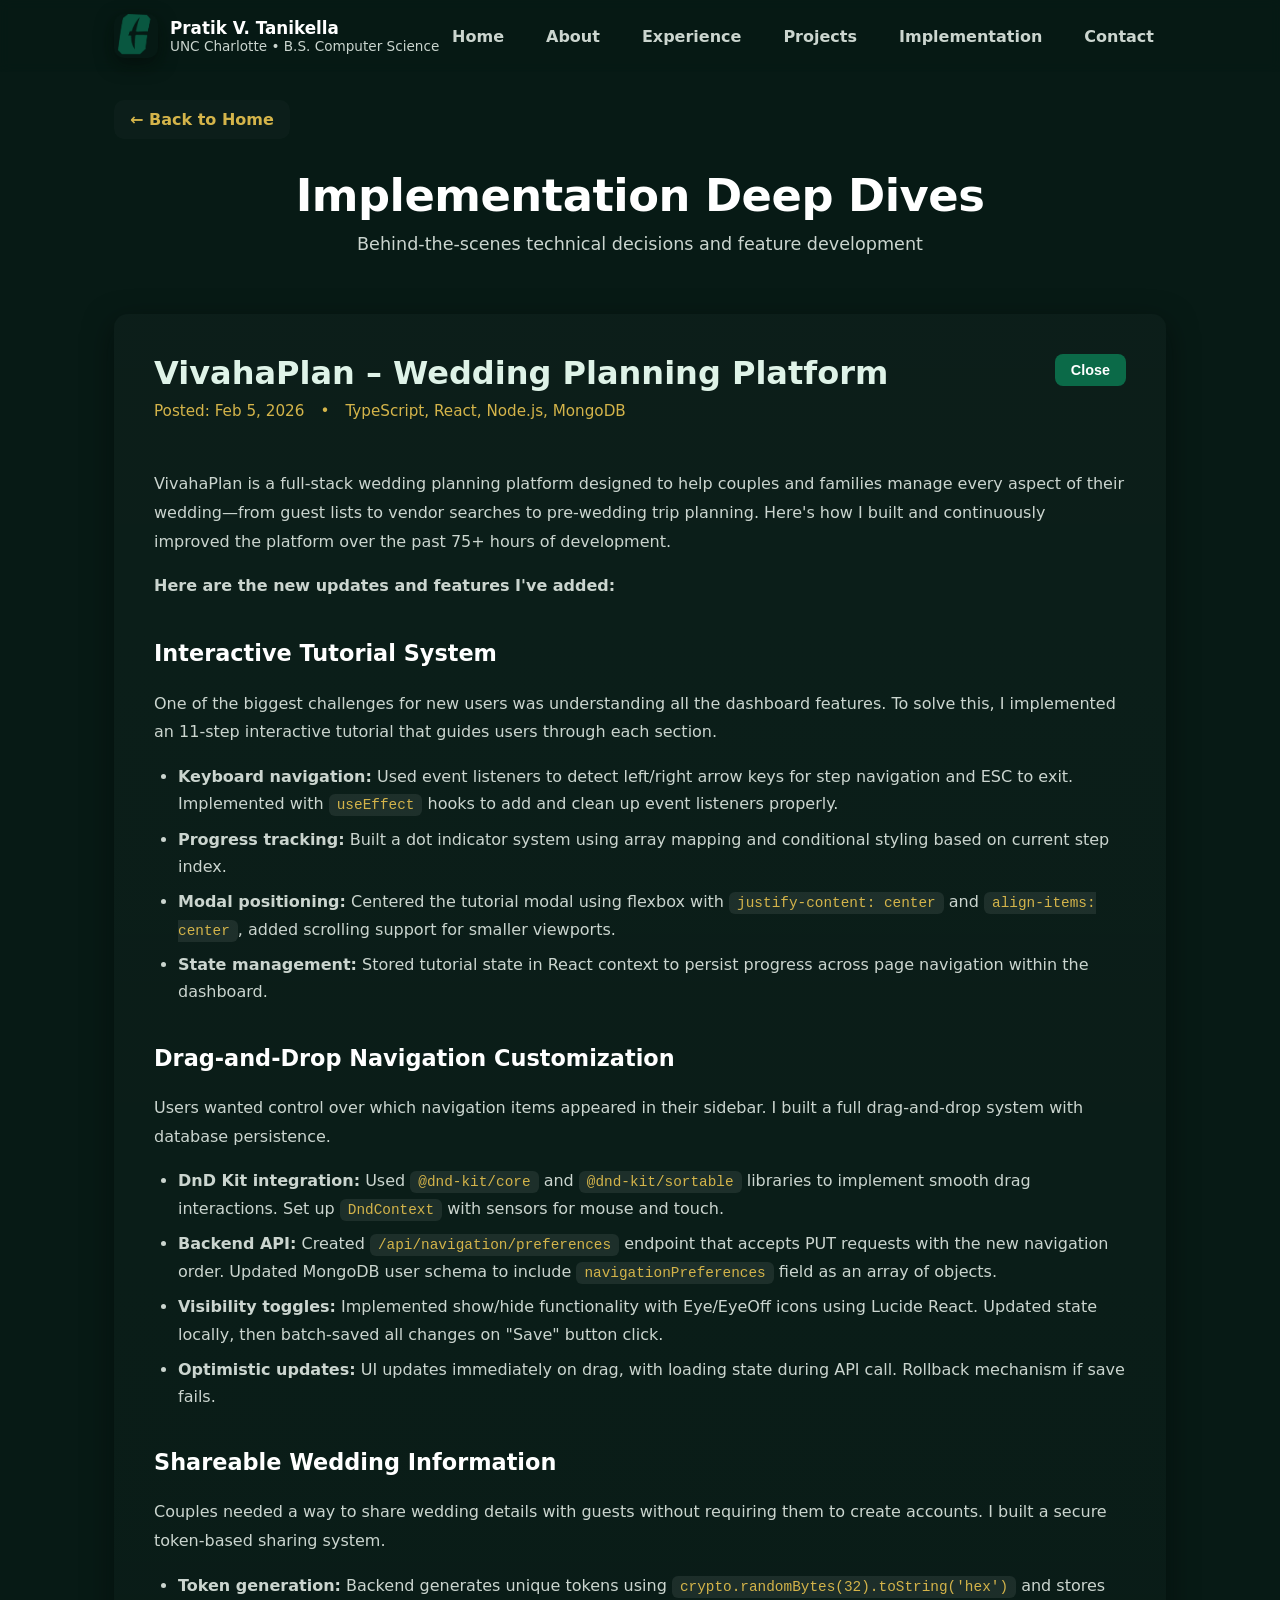
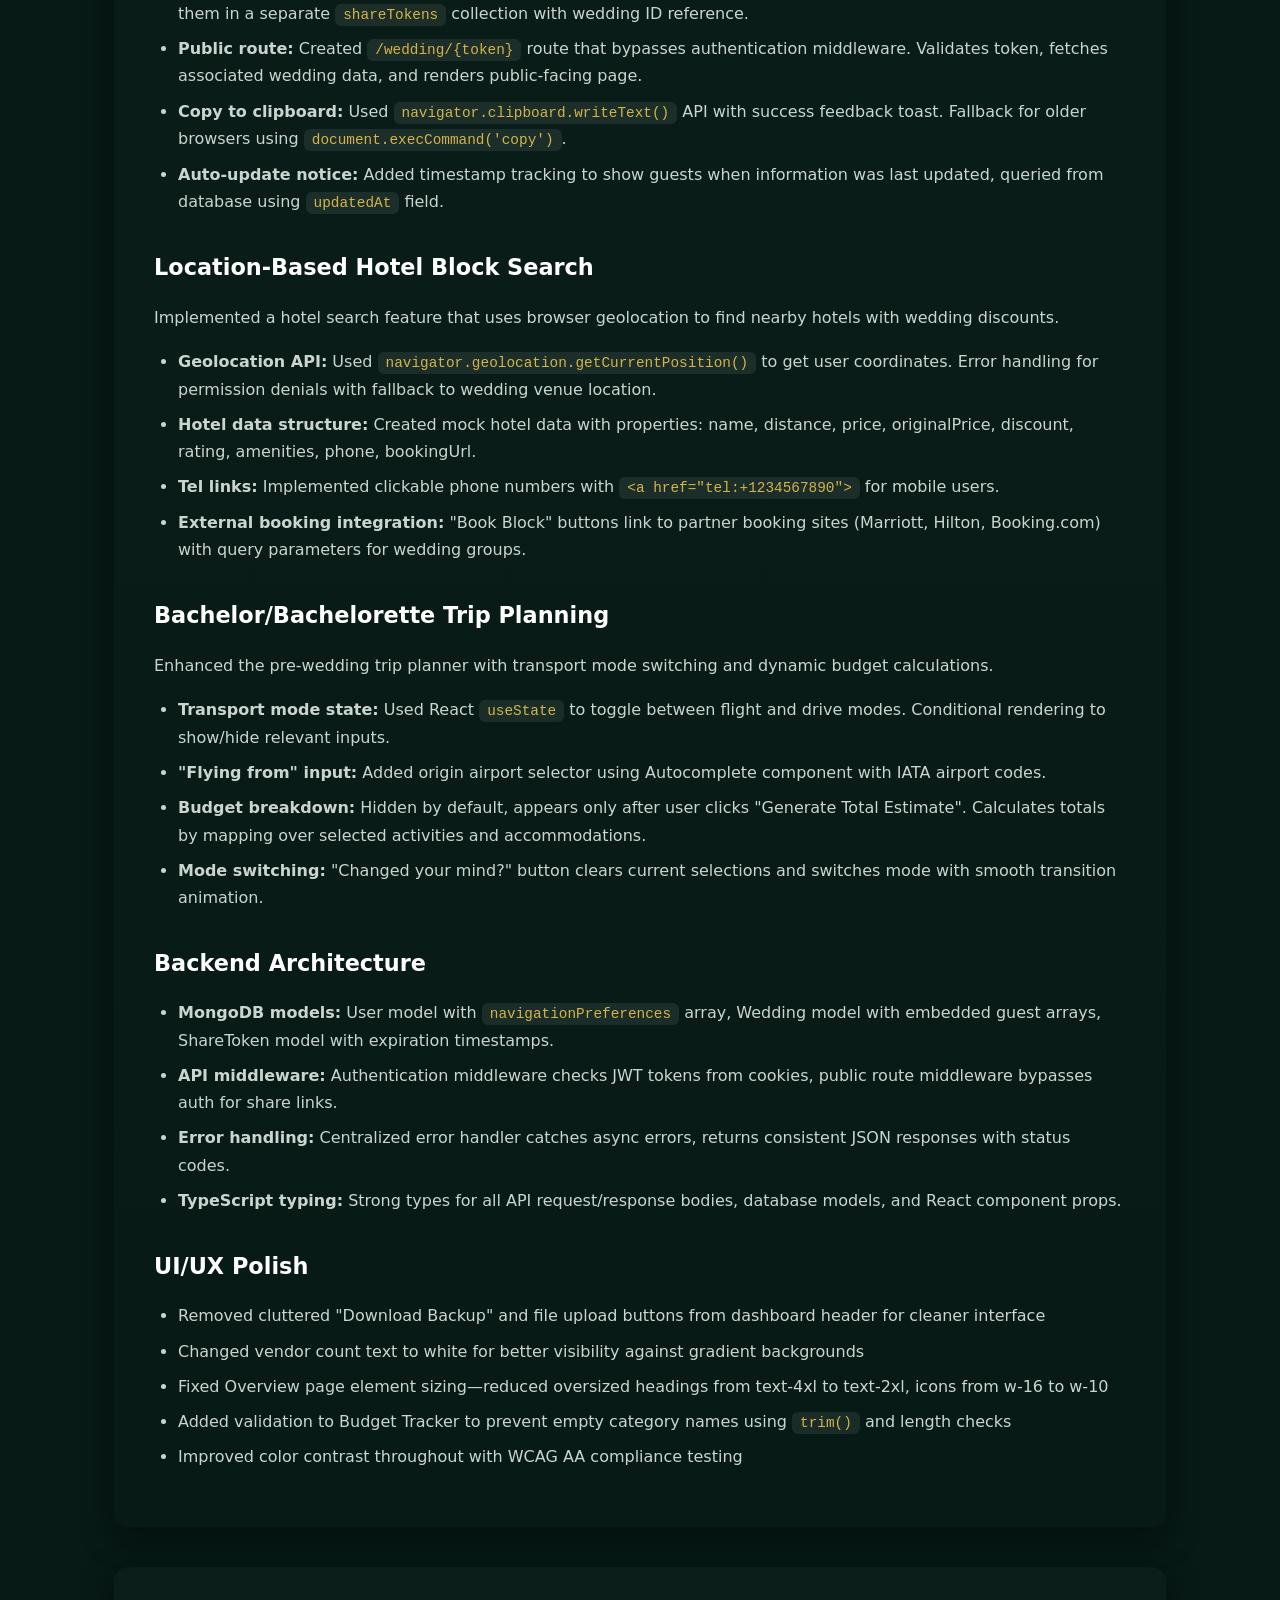
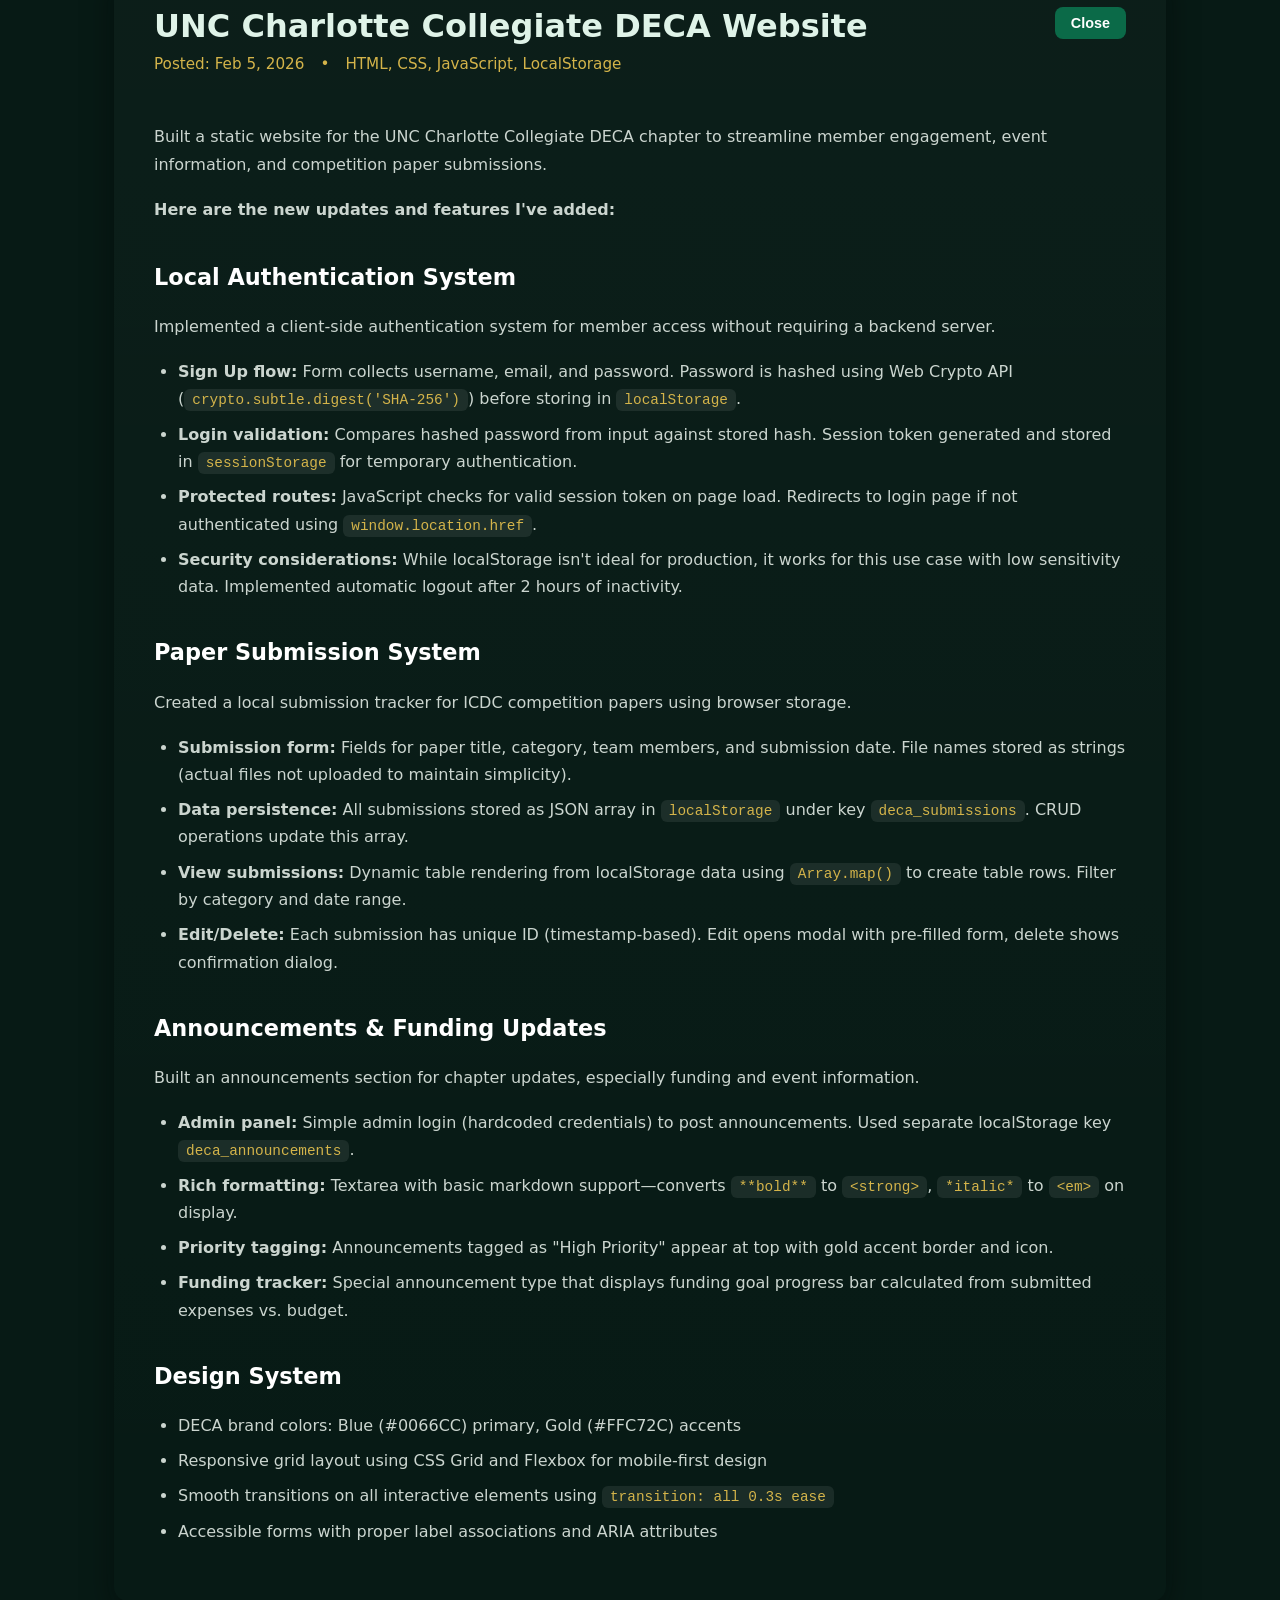
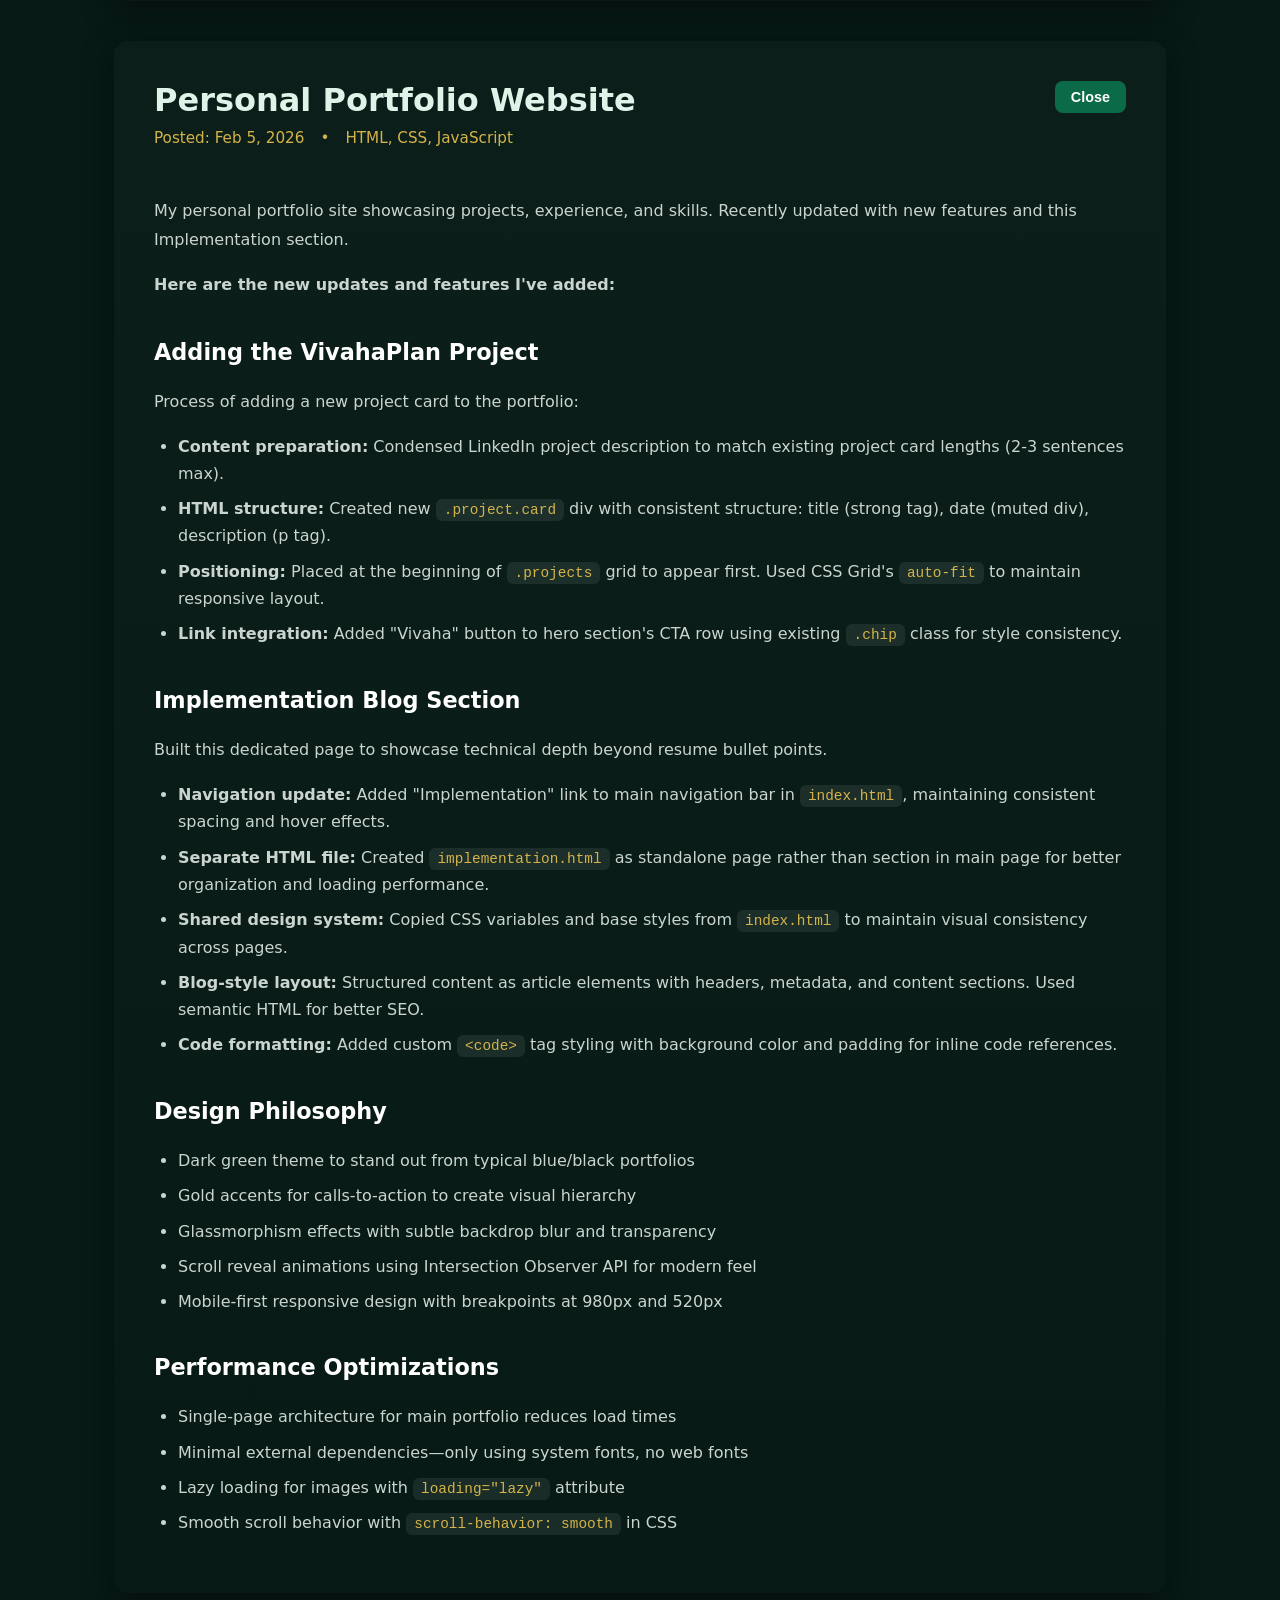
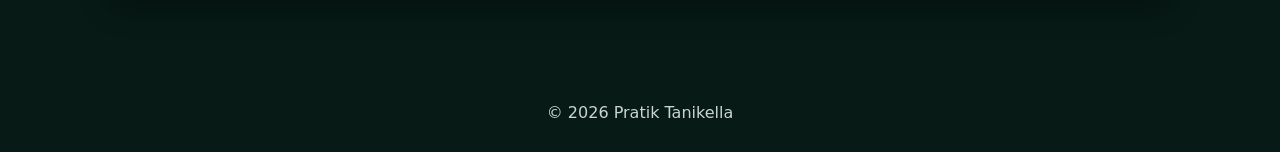
==== implementation.html @ 7ac9d680 "Add Implementation page with VivahaPlan, DECA, and portfolio project deep dives" ====
<!DOCTYPE html>
<html lang="en">
<head>
  <meta charset="utf-8" />
  <meta name="viewport" content="width=device-width,initial-scale=1" />
  <title>Implementation — Pratik Tanikella</title>
  <meta name="description" content="Deep dive into project implementations and technical decisions." />
  <link rel="icon" href="brandnew23.png" type="image/png">
  <link rel="shortcut icon" href="brandnew23.png" type="image/png">
  <style>
    :root{
      --bg:#071a15;
      --green:#0b6a48;
      --accent:#d4b44a;
      --muted:#cbd5cf;
      --card:#0f1f1a;
      --glass: rgba(255,255,255,0.04);
      --radius:14px;
      --maxw:1100px;
      color-scheme: dark;
    }
    *{box-sizing:border-box}
    html,body{height:100%;margin:0;font-family:Inter,system-ui,-apple-system,Segoe UI,Roboto,'Helvetica Neue',Arial;color:var(--muted);background:var(--bg);-webkit-font-smoothing:antialiased}
    a{color:var(--accent);text-decoration:none}

    header{position:fixed;inset:0 0 auto 0;height:72px;display:flex;align-items:center;justify-content:center;backdrop-filter:blur(6px);z-index:60;background:rgba(7,26,21,0.85)}
    nav{width:100%;max-width:var(--maxw);display:flex;align-items:center;justify-content:space-between;padding:0 24px}
    .brand{display:flex;gap:12px;align-items:center}
    .logo{width:44px;height:44px;border-radius:10px;overflow:hidden;box-shadow:0 6px 18px rgba(5,10,7,0.6)}
    .logo img{width:100%;height:100%;object-fit:cover}
    .brand h3{margin:0;color:white;font-size:1.05rem}
    .links{display:flex;gap:18px}
    .links a{padding:8px 12px;border-radius:10px;color:var(--muted);font-weight:600}
    .links a:hover{background:var(--glass);color:var(--accent)}

    main{max-width:var(--maxw);margin:100px auto 80px;padding:0 24px}
    
    .page-header{text-align:center;margin-bottom:60px}
    .page-header h1{color:white;font-size:2.8rem;margin:0 0 12px;letter-spacing:-0.5px}
    .page-header p{color:var(--muted);font-size:1.1rem;margin:0}

    .blog-post{background:linear-gradient(180deg, rgba(255,255,255,0.02), transparent);border-radius:var(--radius);padding:40px;margin-bottom:40px;box-shadow:0 10px 30px rgba(3,6,5,0.5)}
    .blog-post-header{display:flex;justify-content:space-between;align-items:flex-start;margin-bottom:20px}
    .blog-post h2{color:#dff3e8;font-size:2rem;margin:0 0 10px}
    .blog-post .meta{color:var(--accent);font-size:0.95rem;margin-bottom:30px;display:flex;gap:16px;align-items:center}
    .toggle-btn{background:var(--green);color:white;border:none;padding:8px 16px;border-radius:8px;cursor:pointer;font-weight:600;font-size:0.9rem;transition:all 0.3s}
    .toggle-btn:hover{filter:brightness(1.1)}
    .content.collapsed{display:none}
    .blog-post .content{line-height:1.8}
    .blog-post h3{color:white;font-size:1.4rem;margin:32px 0 16px}
    .blog-post h4{color:#dff3e8;font-size:1.1rem;margin:24px 0 12px}
    .blog-post ul, .blog-post ol{margin:16px 0;padding-left:24px}
    .blog-post li{margin:8px 0;line-height:1.7}
    .blog-post code{background:rgba(255,255,255,0.08);padding:3px 8px;border-radius:6px;font-family:'Courier New',monospace;color:var(--accent);font-size:0.9em}
    .blog-post .feature-tag{background:var(--green);color:white;padding:4px 10px;border-radius:8px;font-size:0.85rem;font-weight:600;display:inline-block;margin:4px 4px 4px 0}

    .back-link{display:inline-flex;align-items:center;gap:8px;color:var(--accent);font-weight:600;margin-bottom:30px;padding:10px 16px;border-radius:10px;background:rgba(255,255,255,0.02)}
    .back-link:hover{background:var(--glass)}

    footer{padding:30px;text-align:center;color:var(--muted)}

    @media(max-width:768px){
      .page-header h1{font-size:2rem}
      .blog-post{padding:24px}
      .blog-post h2{font-size:1.5rem}
    }
  </style>
</head>
<body>
  <header>
    <nav>
      <div class="brand">
        <div class="logo"><img src="newfav.png" alt="logo"></div>
        <div>
          <h3>Pratik V. Tanikella</h3>
          <div class="muted" style="font-size:0.85rem">UNC Charlotte • B.S. Computer Science</div>
        </div>
      </div>
      <div class="links nav-links">
        <a href="index.html">Home</a>
        <a href="index.html#about">About</a>
        <a href="index.html#experience">Experience</a>
        <a href="index.html#projects">Projects</a>
        <a href="implementation.html">Implementation</a>
        <a href="index.html#contact">Contact</a>
      </div>
    </nav>
  </header>

  <main>
    <a href="index.html" class="back-link">← Back to Home</a>

    <div class="page-header">
      <h1>Implementation Deep Dives</h1>
      <p>Behind-the-scenes technical decisions and feature development</p>
    </div>

    <!-- VivahaPlan Project -->
    <article class="blog-post">
      <div class="blog-post-header">
        <div>
          <h2>VivahaPlan – Wedding Planning Platform</h2>
          <div class="meta">
            <span>Posted: Feb 5, 2026</span>
            <span>•</span>
            <span>TypeScript, React, Node.js, MongoDB</span>
          </div>
        </div>
        <button class="toggle-btn" onclick="togglePost(this)">Close</button>
      </div>
      
      <div class="content">
        <p>VivahaPlan is a full-stack wedding planning platform designed to help couples and families manage every aspect of their wedding—from guest lists to vendor searches to pre-wedding trip planning. Here's how I built and continuously improved the platform over the past 75+ hours of development.</p>
        
        <p><strong>Here are the new updates and features I've added:</strong></p>

        <h3>Interactive Tutorial System</h3>
        <p>One of the biggest challenges for new users was understanding all the dashboard features. To solve this, I implemented an 11-step interactive tutorial that guides users through each section.</p>
        <ul>
          <li><strong>Keyboard navigation:</strong> Used event listeners to detect left/right arrow keys for step navigation and ESC to exit. Implemented with <code>useEffect</code> hooks to add and clean up event listeners properly.</li>
          <li><strong>Progress tracking:</strong> Built a dot indicator system using array mapping and conditional styling based on current step index.</li>
          <li><strong>Modal positioning:</strong> Centered the tutorial modal using flexbox with <code>justify-content: center</code> and <code>align-items: center</code>, added scrolling support for smaller viewports.</li>
          <li><strong>State management:</strong> Stored tutorial state in React context to persist progress across page navigation within the dashboard.</li>
        </ul>

        <h3>Drag-and-Drop Navigation Customization</h3>
        <p>Users wanted control over which navigation items appeared in their sidebar. I built a full drag-and-drop system with database persistence.</p>
        <ul>
          <li><strong>DnD Kit integration:</strong> Used <code>@dnd-kit/core</code> and <code>@dnd-kit/sortable</code> libraries to implement smooth drag interactions. Set up <code>DndContext</code> with sensors for mouse and touch.</li>
          <li><strong>Backend API:</strong> Created <code>/api/navigation/preferences</code> endpoint that accepts PUT requests with the new navigation order. Updated MongoDB user schema to include <code>navigationPreferences</code> field as an array of objects.</li>
          <li><strong>Visibility toggles:</strong> Implemented show/hide functionality with Eye/EyeOff icons using Lucide React. Updated state locally, then batch-saved all changes on "Save" button click.</li>
          <li><strong>Optimistic updates:</strong> UI updates immediately on drag, with loading state during API call. Rollback mechanism if save fails.</li>
        </ul>

        <h3>Shareable Wedding Information</h3>
        <p>Couples needed a way to share wedding details with guests without requiring them to create accounts. I built a secure token-based sharing system.</p>
        <ul>
          <li><strong>Token generation:</strong> Backend generates unique tokens using <code>crypto.randomBytes(32).toString('hex')</code> and stores them in a separate <code>shareTokens</code> collection with wedding ID reference.</li>
          <li><strong>Public route:</strong> Created <code>/wedding/{token}</code> route that bypasses authentication middleware. Validates token, fetches associated wedding data, and renders public-facing page.</li>
          <li><strong>Copy to clipboard:</strong> Used <code>navigator.clipboard.writeText()</code> API with success feedback toast. Fallback for older browsers using <code>document.execCommand('copy')</code>.</li>
          <li><strong>Auto-update notice:</strong> Added timestamp tracking to show guests when information was last updated, queried from database using <code>updatedAt</code> field.</li>
        </ul>

        <h3>Location-Based Hotel Block Search</h3>
        <p>Implemented a hotel search feature that uses browser geolocation to find nearby hotels with wedding discounts.</p>
        <ul>
          <li><strong>Geolocation API:</strong> Used <code>navigator.geolocation.getCurrentPosition()</code> to get user coordinates. Error handling for permission denials with fallback to wedding venue location.</li>
          <li><strong>Hotel data structure:</strong> Created mock hotel data with properties: name, distance, price, originalPrice, discount, rating, amenities, phone, bookingUrl.</li>
          <li><strong>Tel links:</strong> Implemented clickable phone numbers with <code>&lt;a href="tel:+1234567890"&gt;</code> for mobile users.</li>
          <li><strong>External booking integration:</strong> "Book Block" buttons link to partner booking sites (Marriott, Hilton, Booking.com) with query parameters for wedding groups.</li>
        </ul>

        <h3>Bachelor/Bachelorette Trip Planning</h3>
        <p>Enhanced the pre-wedding trip planner with transport mode switching and dynamic budget calculations.</p>
        <ul>
          <li><strong>Transport mode state:</strong> Used React <code>useState</code> to toggle between flight and drive modes. Conditional rendering to show/hide relevant inputs.</li>
          <li><strong>"Flying from" input:</strong> Added origin airport selector using Autocomplete component with IATA airport codes.</li>
          <li><strong>Budget breakdown:</strong> Hidden by default, appears only after user clicks "Generate Total Estimate". Calculates totals by mapping over selected activities and accommodations.</li>
          <li><strong>Mode switching:</strong> "Changed your mind?" button clears current selections and switches mode with smooth transition animation.</li>
        </ul>

        <h3>Backend Architecture</h3>
        <ul>
          <li><strong>MongoDB models:</strong> User model with <code>navigationPreferences</code> array, Wedding model with embedded guest arrays, ShareToken model with expiration timestamps.</li>
          <li><strong>API middleware:</strong> Authentication middleware checks JWT tokens from cookies, public route middleware bypasses auth for share links.</li>
          <li><strong>Error handling:</strong> Centralized error handler catches async errors, returns consistent JSON responses with status codes.</li>
          <li><strong>TypeScript typing:</strong> Strong types for all API request/response bodies, database models, and React component props.</li>
        </ul>

        <h3>UI/UX Polish</h3>
        <ul>
          <li>Removed cluttered "Download Backup" and file upload buttons from dashboard header for cleaner interface</li>
          <li>Changed vendor count text to white for better visibility against gradient backgrounds</li>
          <li>Fixed Overview page element sizing—reduced oversized headings from text-4xl to text-2xl, icons from w-16 to w-10</li>
          <li>Added validation to Budget Tracker to prevent empty category names using <code>trim()</code> and length checks</li>
          <li>Improved color contrast throughout with WCAG AA compliance testing</li>
        </ul>
      </div>
    </article>

    <!-- UNC Charlotte Collegiate DECA -->
    <article class="blog-post">
      <div class="blog-post-header">
        <div>
          <h2>UNC Charlotte Collegiate DECA Website</h2>
          <div class="meta">
            <span>Posted: Feb 5, 2026</span>
            <span>•</span>
            <span>HTML, CSS, JavaScript, LocalStorage</span>
          </div>
        </div>
        <button class="toggle-btn" onclick="togglePost(this)">Close</button>
      </div>
      
      <div class="content">
        <p>Built a static website for the UNC Charlotte Collegiate DECA chapter to streamline member engagement, event information, and competition paper submissions.</p>
        
        <p><strong>Here are the new updates and features I've added:</strong></p>

        <h3>Local Authentication System</h3>
        <p>Implemented a client-side authentication system for member access without requiring a backend server.</p>
        <ul>
          <li><strong>Sign Up flow:</strong> Form collects username, email, and password. Password is hashed using Web Crypto API (<code>crypto.subtle.digest('SHA-256')</code>) before storing in <code>localStorage</code>.</li>
          <li><strong>Login validation:</strong> Compares hashed password from input against stored hash. Session token generated and stored in <code>sessionStorage</code> for temporary authentication.</li>
          <li><strong>Protected routes:</strong> JavaScript checks for valid session token on page load. Redirects to login page if not authenticated using <code>window.location.href</code>.</li>
          <li><strong>Security considerations:</strong> While localStorage isn't ideal for production, it works for this use case with low sensitivity data. Implemented automatic logout after 2 hours of inactivity.</li>
        </ul>

        <h3>Paper Submission System</h3>
        <p>Created a local submission tracker for ICDC competition papers using browser storage.</p>
        <ul>
          <li><strong>Submission form:</strong> Fields for paper title, category, team members, and submission date. File names stored as strings (actual files not uploaded to maintain simplicity).</li>
          <li><strong>Data persistence:</strong> All submissions stored as JSON array in <code>localStorage</code> under key <code>deca_submissions</code>. CRUD operations update this array.</li>
          <li><strong>View submissions:</strong> Dynamic table rendering from localStorage data using <code>Array.map()</code> to create table rows. Filter by category and date range.</li>
          <li><strong>Edit/Delete:</strong> Each submission has unique ID (timestamp-based). Edit opens modal with pre-filled form, delete shows confirmation dialog.</li>
        </ul>

        <h3>Announcements & Funding Updates</h3>
        <p>Built an announcements section for chapter updates, especially funding and event information.</p>
        <ul>
          <li><strong>Admin panel:</strong> Simple admin login (hardcoded credentials) to post announcements. Used separate localStorage key <code>deca_announcements</code>.</li>
          <li><strong>Rich formatting:</strong> Textarea with basic markdown support—converts <code>**bold**</code> to <code>&lt;strong&gt;</code>, <code>*italic*</code> to <code>&lt;em&gt;</code> on display.</li>
          <li><strong>Priority tagging:</strong> Announcements tagged as "High Priority" appear at top with gold accent border and icon.</li>
          <li><strong>Funding tracker:</strong> Special announcement type that displays funding goal progress bar calculated from submitted expenses vs. budget.</li>
        </ul>

        <h3>Design System</h3>
        <ul>
          <li>DECA brand colors: Blue (#0066CC) primary, Gold (#FFC72C) accents</li>
          <li>Responsive grid layout using CSS Grid and Flexbox for mobile-first design</li>
          <li>Smooth transitions on all interactive elements using <code>transition: all 0.3s ease</code></li>
          <li>Accessible forms with proper label associations and ARIA attributes</li>
        </ul>
      </div>
    </article>

    <!-- Personal Portfolio Website -->
    <article class="blog-post">
      <div class="blog-post-header">
        <div>
          <h2>Personal Portfolio Website</h2>
          <div class="meta">
            <span>Posted: Feb 5, 2026</span>
            <span>•</span>
            <span>HTML, CSS, JavaScript</span>
          </div>
        </div>
        <button class="toggle-btn" onclick="togglePost(this)">Close</button>
      </div>
      
      <div class="content">
        <p>My personal portfolio site showcasing projects, experience, and skills. Recently updated with new features and this Implementation section.</p>
        
        <p><strong>Here are the new updates and features I've added:</strong></p>

        <h3>Adding the VivahaPlan Project</h3>
        <p>Process of adding a new project card to the portfolio:</p>
        <ul>
          <li><strong>Content preparation:</strong> Condensed LinkedIn project description to match existing project card lengths (2-3 sentences max).</li>
          <li><strong>HTML structure:</strong> Created new <code>.project.card</code> div with consistent structure: title (strong tag), date (muted div), description (p tag).</li>
          <li><strong>Positioning:</strong> Placed at the beginning of <code>.projects</code> grid to appear first. Used CSS Grid's <code>auto-fit</code> to maintain responsive layout.</li>
          <li><strong>Link integration:</strong> Added "Vivaha" button to hero section's CTA row using existing <code>.chip</code> class for style consistency.</li>
        </ul>

        <h3>Implementation Blog Section</h3>
        <p>Built this dedicated page to showcase technical depth beyond resume bullet points.</p>
        <ul>
          <li><strong>Navigation update:</strong> Added "Implementation" link to main navigation bar in <code>index.html</code>, maintaining consistent spacing and hover effects.</li>
          <li><strong>Separate HTML file:</strong> Created <code>implementation.html</code> as standalone page rather than section in main page for better organization and loading performance.</li>
          <li><strong>Shared design system:</strong> Copied CSS variables and base styles from <code>index.html</code> to maintain visual consistency across pages.</li>
          <li><strong>Blog-style layout:</strong> Structured content as article elements with headers, metadata, and content sections. Used semantic HTML for better SEO.</li>
          <li><strong>Code formatting:</strong> Added custom <code>&lt;code&gt;</code> tag styling with background color and padding for inline code references.</li>
        </ul>

        <h3>Design Philosophy</h3>
        <ul>
          <li>Dark green theme to stand out from typical blue/black portfolios</li>
          <li>Gold accents for calls-to-action to create visual hierarchy</li>
          <li>Glassmorphism effects with subtle backdrop blur and transparency</li>
          <li>Scroll reveal animations using Intersection Observer API for modern feel</li>
          <li>Mobile-first responsive design with breakpoints at 980px and 520px</li>
        </ul>

        <h3>Performance Optimizations</h3>
        <ul>
          <li>Single-page architecture for main portfolio reduces load times</li>
          <li>Minimal external dependencies—only using system fonts, no web fonts</li>
          <li>Lazy loading for images with <code>loading="lazy"</code> attribute</li>
          <li>Smooth scroll behavior with <code>scroll-behavior: smooth</code> in CSS</li>
        </ul>
      </div>
    </article>

  </main>

  <footer>
    <div>&copy; 2026 Pratik Tanikella</div>
  </footer>

  <script>
    function togglePost(button) {
      const post = button.closest('.blog-post');
      const content = post.querySelector('.content');
      
      if (content.classList.contains('collapsed')) {
        content.classList.remove('collapsed');
        button.textContent = 'Close';
      } else {
        content.classList.add('collapsed');
        button.textContent = 'Read More';
      }
    }
  </script></body>
</html>
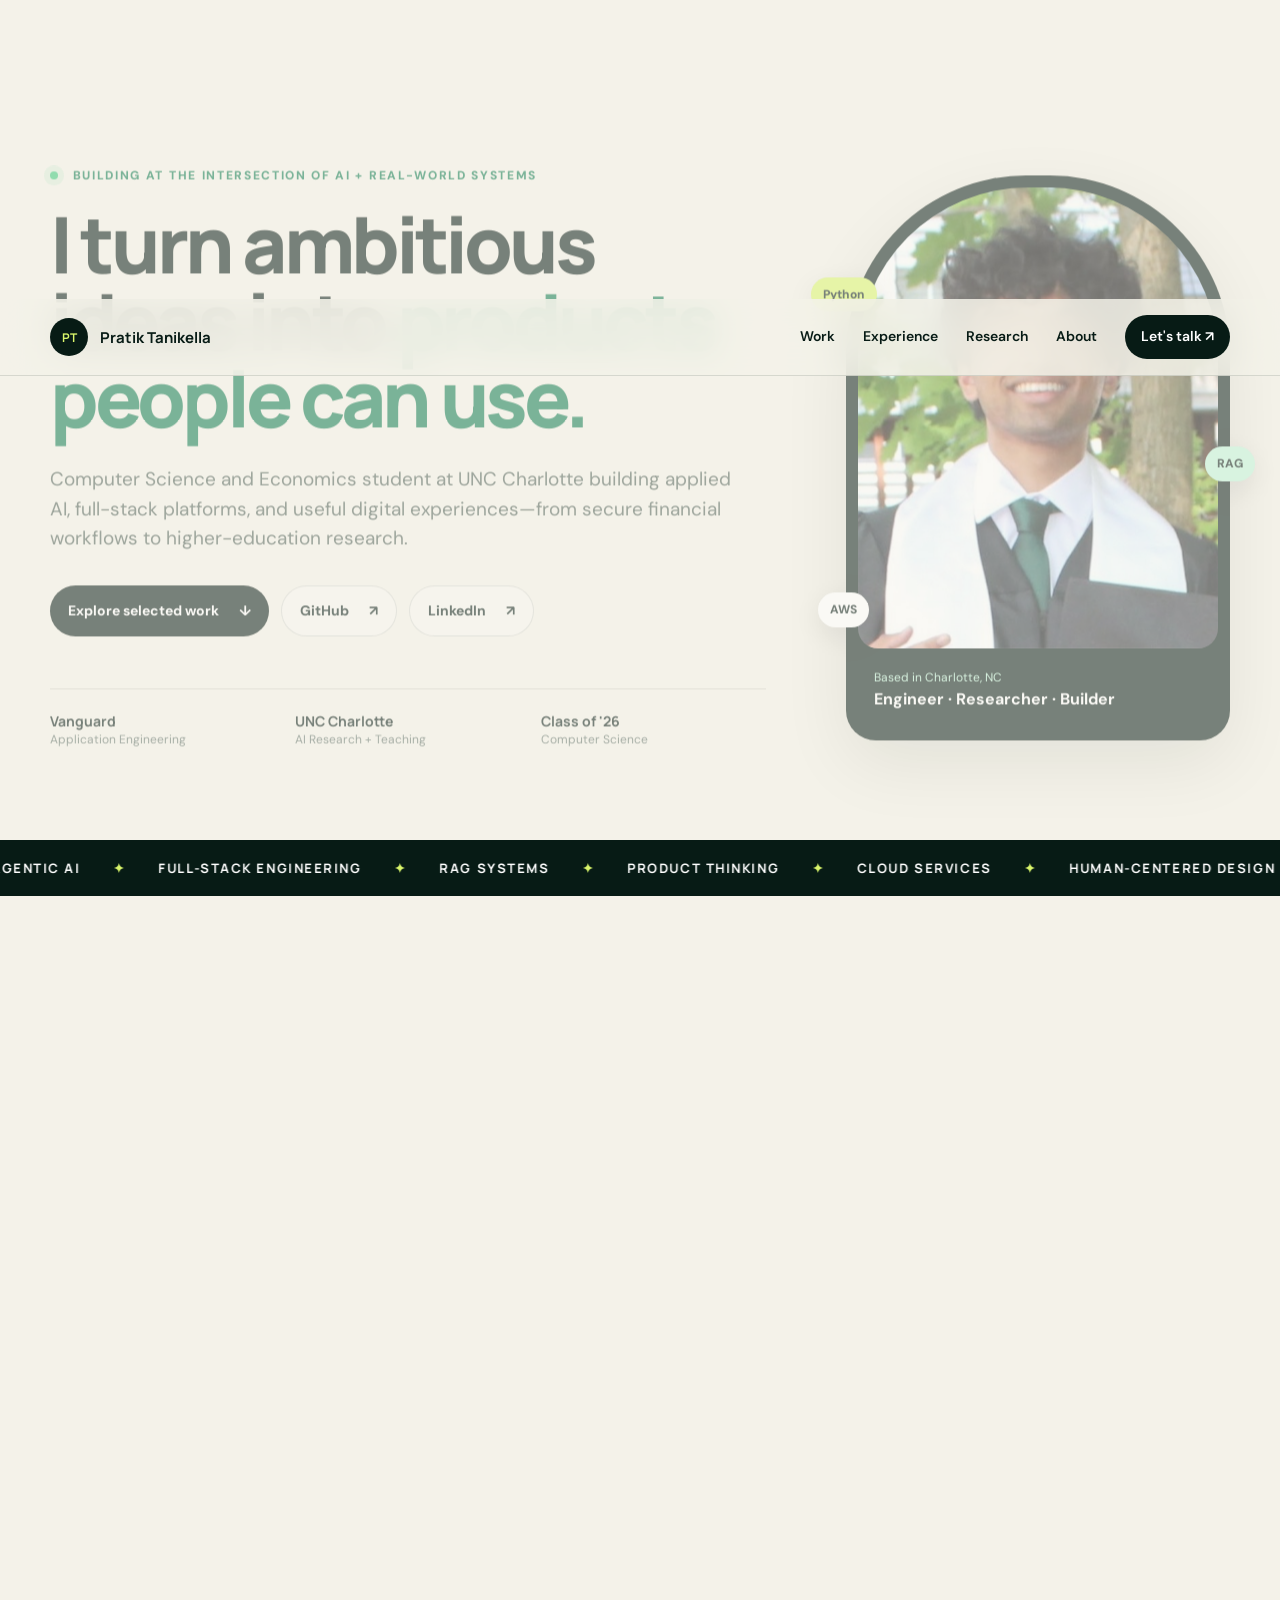
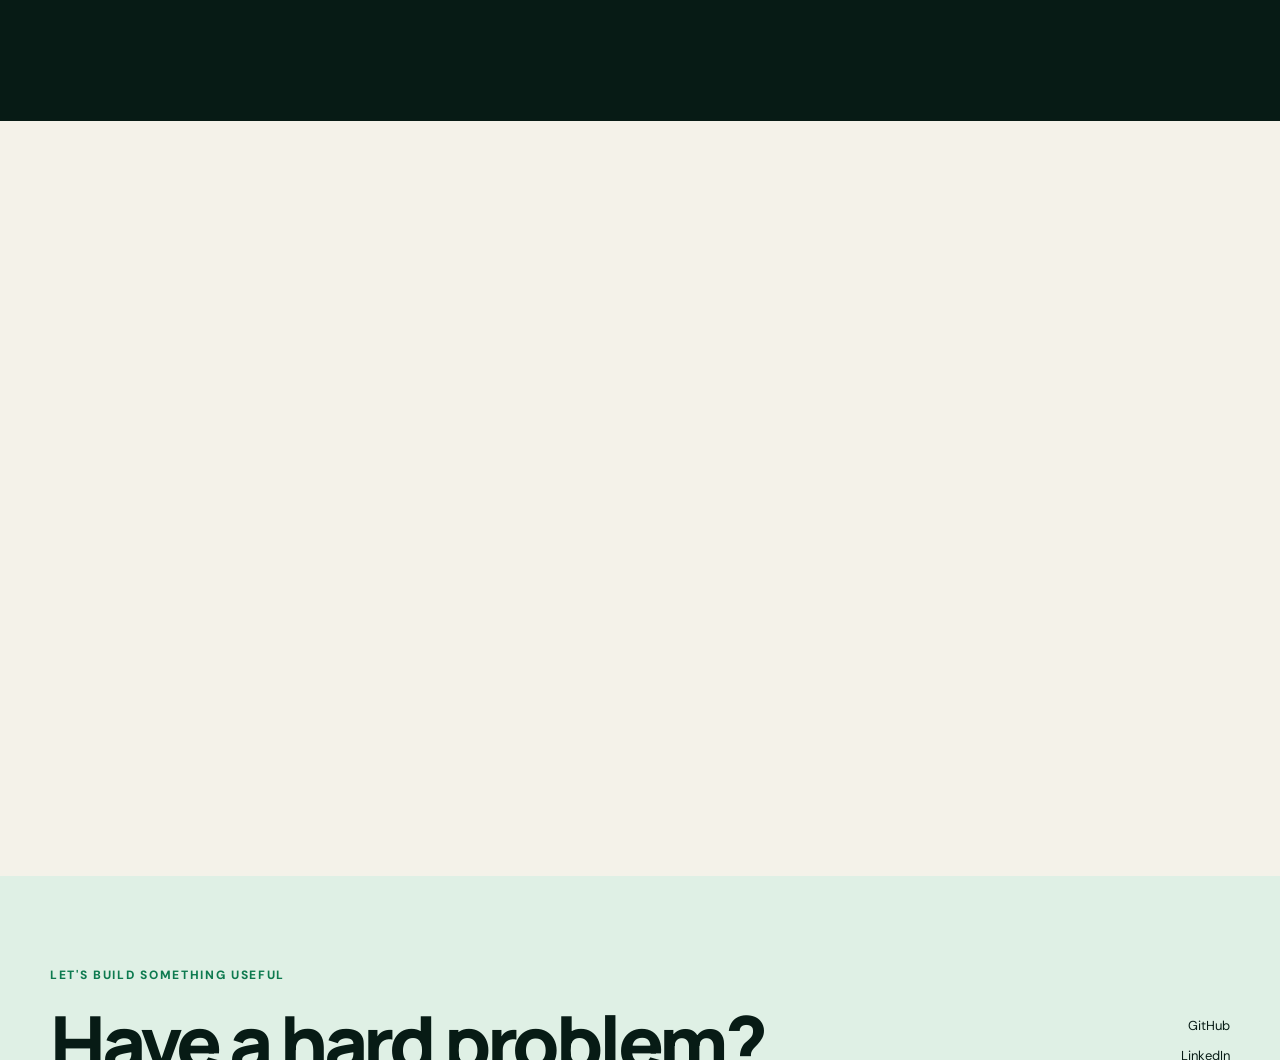
==== commit 112cc9ec: "Rebuild project-first portfolio" ====
--- a/implementation.html
+++ b/implementation.html
@@ -1,314 +1,13 @@
-<!DOCTYPE html>
+<!doctype html>
 <html lang="en">
 <head>
-  <meta charset="utf-8" />
-  <meta name="viewport" content="width=device-width,initial-scale=1" />
-  <title>Implementation — Pratik Tanikella</title>
-  <meta name="description" content="Deep dive into project implementations and technical decisions." />
-  <link rel="icon" href="brandnew23.png" type="image/png">
-  <link rel="shortcut icon" href="brandnew23.png" type="image/png">
-  <style>
-    :root{
-      --bg:#071a15;
-      --green:#0b6a48;
-      --accent:#d4b44a;
-      --muted:#cbd5cf;
-      --card:#0f1f1a;
-      --glass: rgba(255,255,255,0.04);
-      --radius:14px;
-      --maxw:1100px;
-      color-scheme: dark;
-    }
-    *{box-sizing:border-box}
-    html,body{height:100%;margin:0;font-family:Inter,system-ui,-apple-system,Segoe UI,Roboto,'Helvetica Neue',Arial;color:var(--muted);background:var(--bg);-webkit-font-smoothing:antialiased}
-    a{color:var(--accent);text-decoration:none}
-
-    header{position:fixed;inset:0 0 auto 0;height:72px;display:flex;align-items:center;justify-content:center;backdrop-filter:blur(6px);z-index:60;background:rgba(7,26,21,0.85)}
-    nav{width:100%;max-width:var(--maxw);display:flex;align-items:center;justify-content:space-between;padding:0 24px}
-    .brand{display:flex;gap:12px;align-items:center}
-    .logo{width:44px;height:44px;border-radius:10px;overflow:hidden;box-shadow:0 6px 18px rgba(5,10,7,0.6)}
-    .logo img{width:100%;height:100%;object-fit:cover}
-    .brand h3{margin:0;color:white;font-size:1.05rem}
-    .links{display:flex;gap:18px}
-    .links a{padding:8px 12px;border-radius:10px;color:var(--muted);font-weight:600}
-    .links a:hover{background:var(--glass);color:var(--accent)}
-
-    main{max-width:var(--maxw);margin:100px auto 80px;padding:0 24px}
-    
-    .page-header{text-align:center;margin-bottom:60px}
-    .page-header h1{color:white;font-size:2.8rem;margin:0 0 12px;letter-spacing:-0.5px}
-    .page-header p{color:var(--muted);font-size:1.1rem;margin:0}
-
-    .blog-post{background:linear-gradient(180deg, rgba(255,255,255,0.02), transparent);border-radius:var(--radius);padding:40px;margin-bottom:40px;box-shadow:0 10px 30px rgba(3,6,5,0.5)}
-    .blog-post-header{display:flex;justify-content:space-between;align-items:flex-start;margin-bottom:20px}
-    .blog-post h2{color:#dff3e8;font-size:2rem;margin:0 0 10px}
-    .blog-post .meta{color:var(--accent);font-size:0.95rem;margin-bottom:30px;display:flex;gap:16px;align-items:center}
-    .toggle-btn{background:var(--green);color:white;border:none;padding:8px 16px;border-radius:8px;cursor:pointer;font-weight:600;font-size:0.9rem;transition:all 0.3s}
-    .toggle-btn:hover{filter:brightness(1.1)}
-    .content.collapsed{display:none}
-    .blog-post .content{line-height:1.8}
-    .blog-post h3{color:white;font-size:1.4rem;margin:32px 0 16px}
-    .blog-post h4{color:#dff3e8;font-size:1.1rem;margin:24px 0 12px}
-    .blog-post ul, .blog-post ol{margin:16px 0;padding-left:24px}
-    .blog-post li{margin:8px 0;line-height:1.7}
-    .blog-post code{background:rgba(255,255,255,0.08);padding:3px 8px;border-radius:6px;font-family:'Courier New',monospace;color:var(--accent);font-size:0.9em}
-    .blog-post .feature-tag{background:var(--green);color:white;padding:4px 10px;border-radius:8px;font-size:0.85rem;font-weight:600;display:inline-block;margin:4px 4px 4px 0}
-
-    .back-link{display:inline-flex;align-items:center;gap:8px;color:var(--accent);font-weight:600;margin-bottom:30px;padding:10px 16px;border-radius:10px;background:rgba(255,255,255,0.02)}
-    .back-link:hover{background:var(--glass)}
-
-    footer{padding:30px;text-align:center;color:var(--muted)}
-
-    @media(max-width:768px){
-      .page-header h1{font-size:2rem}
-      .blog-post{padding:24px}
-      .blog-post h2{font-size:1.5rem}
-    }
-  </style>
+  <meta charset="utf-8">
+  <meta name="viewport" content="width=device-width, initial-scale=1">
+  <meta http-equiv="refresh" content="0; url=index.html#work">
+  <title>Project Case Studies | Pratik Tanikella</title>
+  <link rel="canonical" href="index.html#work">
 </head>
 <body>
-  <header>
-    <nav>
-      <div class="brand">
-        <div class="logo"><img src="newfav.png" alt="logo"></div>
-        <div>
-          <h3>Pratik V. Tanikella</h3>
-          <div class="muted" style="font-size:0.85rem">UNC Charlotte • B.S. Computer Science</div>
-        </div>
-      </div>
-      <div class="links nav-links">
-        <a href="index.html">Home</a>
-        <a href="index.html#about">About</a>
-        <a href="index.html#experience">Experience</a>
-        <a href="index.html#projects">Projects</a>
-        <a href="implementation.html">Implementation</a>
-        <a href="index.html#contact">Contact</a>
-      </div>
-    </nav>
-  </header>
-
-  <main>
-    <a href="index.html" class="back-link">← Back to Home</a>
-
-    <div class="page-header">
-      <h1>Implementation Deep Dives</h1>
-      <p>Behind-the-scenes technical decisions and feature development</p>
-    </div>
-
-    <!-- VivahaPlan Project -->
-    <article class="blog-post">
-      <div class="blog-post-header">
-        <div>
-          <h2>VivahaPlan – Wedding Planning Platform</h2>
-          <div class="meta">
-            <span>Posted: Feb 5, 2026</span>
-            <span>•</span>
-            <span>TypeScript, React, Node.js, MongoDB</span>
-          </div>
-        </div>
-        <button class="toggle-btn" onclick="togglePost(this)">Close</button>
-      </div>
-      
-      <div class="content">
-        <p>VivahaPlan is a full-stack wedding planning platform designed to help couples and families manage every aspect of their wedding—from guest lists to vendor searches to pre-wedding trip planning. Here's how I built and continuously improved the platform over the past 75+ hours of development.</p>
-        
-        <p><strong>Here are the new updates and features I've added:</strong></p>
-
-        <h3>Interactive Tutorial System</h3>
-        <p>One of the biggest challenges for new users was understanding all the dashboard features. To solve this, I implemented an 11-step interactive tutorial that guides users through each section.</p>
-        <ul>
-          <li><strong>Keyboard navigation:</strong> Used event listeners to detect left/right arrow keys for step navigation and ESC to exit. Implemented with <code>useEffect</code> hooks to add and clean up event listeners properly.</li>
-          <li><strong>Progress tracking:</strong> Built a dot indicator system using array mapping and conditional styling based on current step index.</li>
-          <li><strong>Modal positioning:</strong> Centered the tutorial modal using flexbox with <code>justify-content: center</code> and <code>align-items: center</code>, added scrolling support for smaller viewports.</li>
-          <li><strong>State management:</strong> Stored tutorial state in React context to persist progress across page navigation within the dashboard.</li>
-        </ul>
-
-        <h3>Drag-and-Drop Navigation Customization</h3>
-        <p>Users wanted control over which navigation items appeared in their sidebar. I built a full drag-and-drop system with database persistence.</p>
-        <ul>
-          <li><strong>DnD Kit integration:</strong> Used <code>@dnd-kit/core</code> and <code>@dnd-kit/sortable</code> libraries to implement smooth drag interactions. Set up <code>DndContext</code> with sensors for mouse and touch.</li>
-          <li><strong>Backend API:</strong> Created <code>/api/navigation/preferences</code> endpoint that accepts PUT requests with the new navigation order. Updated MongoDB user schema to include <code>navigationPreferences</code> field as an array of objects.</li>
-          <li><strong>Visibility toggles:</strong> Implemented show/hide functionality with Eye/EyeOff icons using Lucide React. Updated state locally, then batch-saved all changes on "Save" button click.</li>
-          <li><strong>Optimistic updates:</strong> UI updates immediately on drag, with loading state during API call. Rollback mechanism if save fails.</li>
-        </ul>
-
-        <h3>Shareable Wedding Information</h3>
-        <p>Couples needed a way to share wedding details with guests without requiring them to create accounts. I built a secure token-based sharing system.</p>
-        <ul>
-          <li><strong>Token generation:</strong> Backend generates unique tokens using <code>crypto.randomBytes(32).toString('hex')</code> and stores them in a separate <code>shareTokens</code> collection with wedding ID reference.</li>
-          <li><strong>Public route:</strong> Created <code>/wedding/{token}</code> route that bypasses authentication middleware. Validates token, fetches associated wedding data, and renders public-facing page.</li>
-          <li><strong>Copy to clipboard:</strong> Used <code>navigator.clipboard.writeText()</code> API with success feedback toast. Fallback for older browsers using <code>document.execCommand('copy')</code>.</li>
-          <li><strong>Auto-update notice:</strong> Added timestamp tracking to show guests when information was last updated, queried from database using <code>updatedAt</code> field.</li>
-        </ul>
-
-        <h3>Location-Based Hotel Block Search</h3>
-        <p>Implemented a hotel search feature that uses browser geolocation to find nearby hotels with wedding discounts.</p>
-        <ul>
-          <li><strong>Geolocation API:</strong> Used <code>navigator.geolocation.getCurrentPosition()</code> to get user coordinates. Error handling for permission denials with fallback to wedding venue location.</li>
-          <li><strong>Hotel data structure:</strong> Created mock hotel data with properties: name, distance, price, originalPrice, discount, rating, amenities, phone, bookingUrl.</li>
-          <li><strong>Tel links:</strong> Implemented clickable phone numbers with <code>&lt;a href="tel:+1234567890"&gt;</code> for mobile users.</li>
-          <li><strong>External booking integration:</strong> "Book Block" buttons link to partner booking sites (Marriott, Hilton, Booking.com) with query parameters for wedding groups.</li>
-        </ul>
-
-        <h3>Bachelor/Bachelorette Trip Planning</h3>
-        <p>Enhanced the pre-wedding trip planner with transport mode switching and dynamic budget calculations.</p>
-        <ul>
-          <li><strong>Transport mode state:</strong> Used React <code>useState</code> to toggle between flight and drive modes. Conditional rendering to show/hide relevant inputs.</li>
-          <li><strong>"Flying from" input:</strong> Added origin airport selector using Autocomplete component with IATA airport codes.</li>
-          <li><strong>Budget breakdown:</strong> Hidden by default, appears only after user clicks "Generate Total Estimate". Calculates totals by mapping over selected activities and accommodations.</li>
-          <li><strong>Mode switching:</strong> "Changed your mind?" button clears current selections and switches mode with smooth transition animation.</li>
-        </ul>
-
-        <h3>Backend Architecture</h3>
-        <ul>
-          <li><strong>MongoDB models:</strong> User model with <code>navigationPreferences</code> array, Wedding model with embedded guest arrays, ShareToken model with expiration timestamps.</li>
-          <li><strong>API middleware:</strong> Authentication middleware checks JWT tokens from cookies, public route middleware bypasses auth for share links.</li>
-          <li><strong>Error handling:</strong> Centralized error handler catches async errors, returns consistent JSON responses with status codes.</li>
-          <li><strong>TypeScript typing:</strong> Strong types for all API request/response bodies, database models, and React component props.</li>
-        </ul>
-
-        <h3>UI/UX Polish</h3>
-        <ul>
-          <li>Removed cluttered "Download Backup" and file upload buttons from dashboard header for cleaner interface</li>
-          <li>Changed vendor count text to white for better visibility against gradient backgrounds</li>
-          <li>Fixed Overview page element sizing—reduced oversized headings from text-4xl to text-2xl, icons from w-16 to w-10</li>
-          <li>Added validation to Budget Tracker to prevent empty category names using <code>trim()</code> and length checks</li>
-          <li>Improved color contrast throughout with WCAG AA compliance testing</li>
-        </ul>
-      </div>
-    </article>
-
-    <!-- UNC Charlotte Collegiate DECA -->
-    <article class="blog-post">
-      <div class="blog-post-header">
-        <div>
-          <h2>UNC Charlotte Collegiate DECA Website</h2>
-          <div class="meta">
-            <span>Posted: Feb 5, 2026</span>
-            <span>•</span>
-            <span>HTML, CSS, JavaScript, LocalStorage</span>
-          </div>
-        </div>
-        <button class="toggle-btn" onclick="togglePost(this)">Close</button>
-      </div>
-      
-      <div class="content">
-        <p>Built a static website for the UNC Charlotte Collegiate DECA chapter to streamline member engagement, event information, and competition paper submissions.</p>
-        
-        <p><strong>Here are the new updates and features I've added:</strong></p>
-
-        <h3>Local Authentication System</h3>
-        <p>Implemented a client-side authentication system for member access without requiring a backend server.</p>
-        <ul>
-          <li><strong>Sign Up flow:</strong> Form collects username, email, and password. Password is hashed using Web Crypto API (<code>crypto.subtle.digest('SHA-256')</code>) before storing in <code>localStorage</code>.</li>
-          <li><strong>Login validation:</strong> Compares hashed password from input against stored hash. Session token generated and stored in <code>sessionStorage</code> for temporary authentication.</li>
-          <li><strong>Protected routes:</strong> JavaScript checks for valid session token on page load. Redirects to login page if not authenticated using <code>window.location.href</code>.</li>
-          <li><strong>Security considerations:</strong> While localStorage isn't ideal for production, it works for this use case with low sensitivity data. Implemented automatic logout after 2 hours of inactivity.</li>
-        </ul>
-
-        <h3>Paper Submission System</h3>
-        <p>Created a local submission tracker for ICDC competition papers using browser storage.</p>
-        <ul>
-          <li><strong>Submission form:</strong> Fields for paper title, category, team members, and submission date. File names stored as strings (actual files not uploaded to maintain simplicity).</li>
-          <li><strong>Data persistence:</strong> All submissions stored as JSON array in <code>localStorage</code> under key <code>deca_submissions</code>. CRUD operations update this array.</li>
-          <li><strong>View submissions:</strong> Dynamic table rendering from localStorage data using <code>Array.map()</code> to create table rows. Filter by category and date range.</li>
-          <li><strong>Edit/Delete:</strong> Each submission has unique ID (timestamp-based). Edit opens modal with pre-filled form, delete shows confirmation dialog.</li>
-        </ul>
-
-        <h3>Announcements & Funding Updates</h3>
-        <p>Built an announcements section for chapter updates, especially funding and event information.</p>
-        <ul>
-          <li><strong>Admin panel:</strong> Simple admin login (hardcoded credentials) to post announcements. Used separate localStorage key <code>deca_announcements</code>.</li>
-          <li><strong>Rich formatting:</strong> Textarea with basic markdown support—converts <code>**bold**</code> to <code>&lt;strong&gt;</code>, <code>*italic*</code> to <code>&lt;em&gt;</code> on display.</li>
-          <li><strong>Priority tagging:</strong> Announcements tagged as "High Priority" appear at top with gold accent border and icon.</li>
-          <li><strong>Funding tracker:</strong> Special announcement type that displays funding goal progress bar calculated from submitted expenses vs. budget.</li>
-        </ul>
-
-        <h3>Design System</h3>
-        <ul>
-          <li>DECA brand colors: Blue (#0066CC) primary, Gold (#FFC72C) accents</li>
-          <li>Responsive grid layout using CSS Grid and Flexbox for mobile-first design</li>
-          <li>Smooth transitions on all interactive elements using <code>transition: all 0.3s ease</code></li>
-          <li>Accessible forms with proper label associations and ARIA attributes</li>
-        </ul>
-      </div>
-    </article>
-
-    <!-- Personal Portfolio Website -->
-    <article class="blog-post">
-      <div class="blog-post-header">
-        <div>
-          <h2>Personal Portfolio Website</h2>
-          <div class="meta">
-            <span>Posted: Feb 5, 2026</span>
-            <span>•</span>
-            <span>HTML, CSS, JavaScript</span>
-          </div>
-        </div>
-        <button class="toggle-btn" onclick="togglePost(this)">Close</button>
-      </div>
-      
-      <div class="content">
-        <p>My personal portfolio site showcasing projects, experience, and skills. Recently updated with new features and this Implementation section.</p>
-        
-        <p><strong>Here are the new updates and features I've added:</strong></p>
-
-        <h3>Adding the VivahaPlan Project</h3>
-        <p>Process of adding a new project card to the portfolio:</p>
-        <ul>
-          <li><strong>Content preparation:</strong> Condensed LinkedIn project description to match existing project card lengths (2-3 sentences max).</li>
-          <li><strong>HTML structure:</strong> Created new <code>.project.card</code> div with consistent structure: title (strong tag), date (muted div), description (p tag).</li>
-          <li><strong>Positioning:</strong> Placed at the beginning of <code>.projects</code> grid to appear first. Used CSS Grid's <code>auto-fit</code> to maintain responsive layout.</li>
-          <li><strong>Link integration:</strong> Added "Vivaha" button to hero section's CTA row using existing <code>.chip</code> class for style consistency.</li>
-        </ul>
-
-        <h3>Implementation Blog Section</h3>
-        <p>Built this dedicated page to showcase technical depth beyond resume bullet points.</p>
-        <ul>
-          <li><strong>Navigation update:</strong> Added "Implementation" link to main navigation bar in <code>index.html</code>, maintaining consistent spacing and hover effects.</li>
-          <li><strong>Separate HTML file:</strong> Created <code>implementation.html</code> as standalone page rather than section in main page for better organization and loading performance.</li>
-          <li><strong>Shared design system:</strong> Copied CSS variables and base styles from <code>index.html</code> to maintain visual consistency across pages.</li>
-          <li><strong>Blog-style layout:</strong> Structured content as article elements with headers, metadata, and content sections. Used semantic HTML for better SEO.</li>
-          <li><strong>Code formatting:</strong> Added custom <code>&lt;code&gt;</code> tag styling with background color and padding for inline code references.</li>
-        </ul>
-
-        <h3>Design Philosophy</h3>
-        <ul>
-          <li>Dark green theme to stand out from typical blue/black portfolios</li>
-          <li>Gold accents for calls-to-action to create visual hierarchy</li>
-          <li>Glassmorphism effects with subtle backdrop blur and transparency</li>
-          <li>Scroll reveal animations using Intersection Observer API for modern feel</li>
-          <li>Mobile-first responsive design with breakpoints at 980px and 520px</li>
-        </ul>
-
-        <h3>Performance Optimizations</h3>
-        <ul>
-          <li>Single-page architecture for main portfolio reduces load times</li>
-          <li>Minimal external dependencies—only using system fonts, no web fonts</li>
-          <li>Lazy loading for images with <code>loading="lazy"</code> attribute</li>
-          <li>Smooth scroll behavior with <code>scroll-behavior: smooth</code> in CSS</li>
-        </ul>
-      </div>
-    </article>
-
-  </main>
-
-  <footer>
-    <div>&copy; 2026 Pratik Tanikella</div>
-  </footer>
-
-  <script>
-    function togglePost(button) {
-      const post = button.closest('.blog-post');
-      const content = post.querySelector('.content');
-      
-      if (content.classList.contains('collapsed')) {
-        content.classList.remove('collapsed');
-        button.textContent = 'Close';
-      } else {
-        content.classList.add('collapsed');
-        button.textContent = 'Read More';
-      }
-    }
-  </script></body>
+  <p>Project case studies have moved to the <a href="index.html#work">selected work section</a>.</p>
+</body>
 </html>
